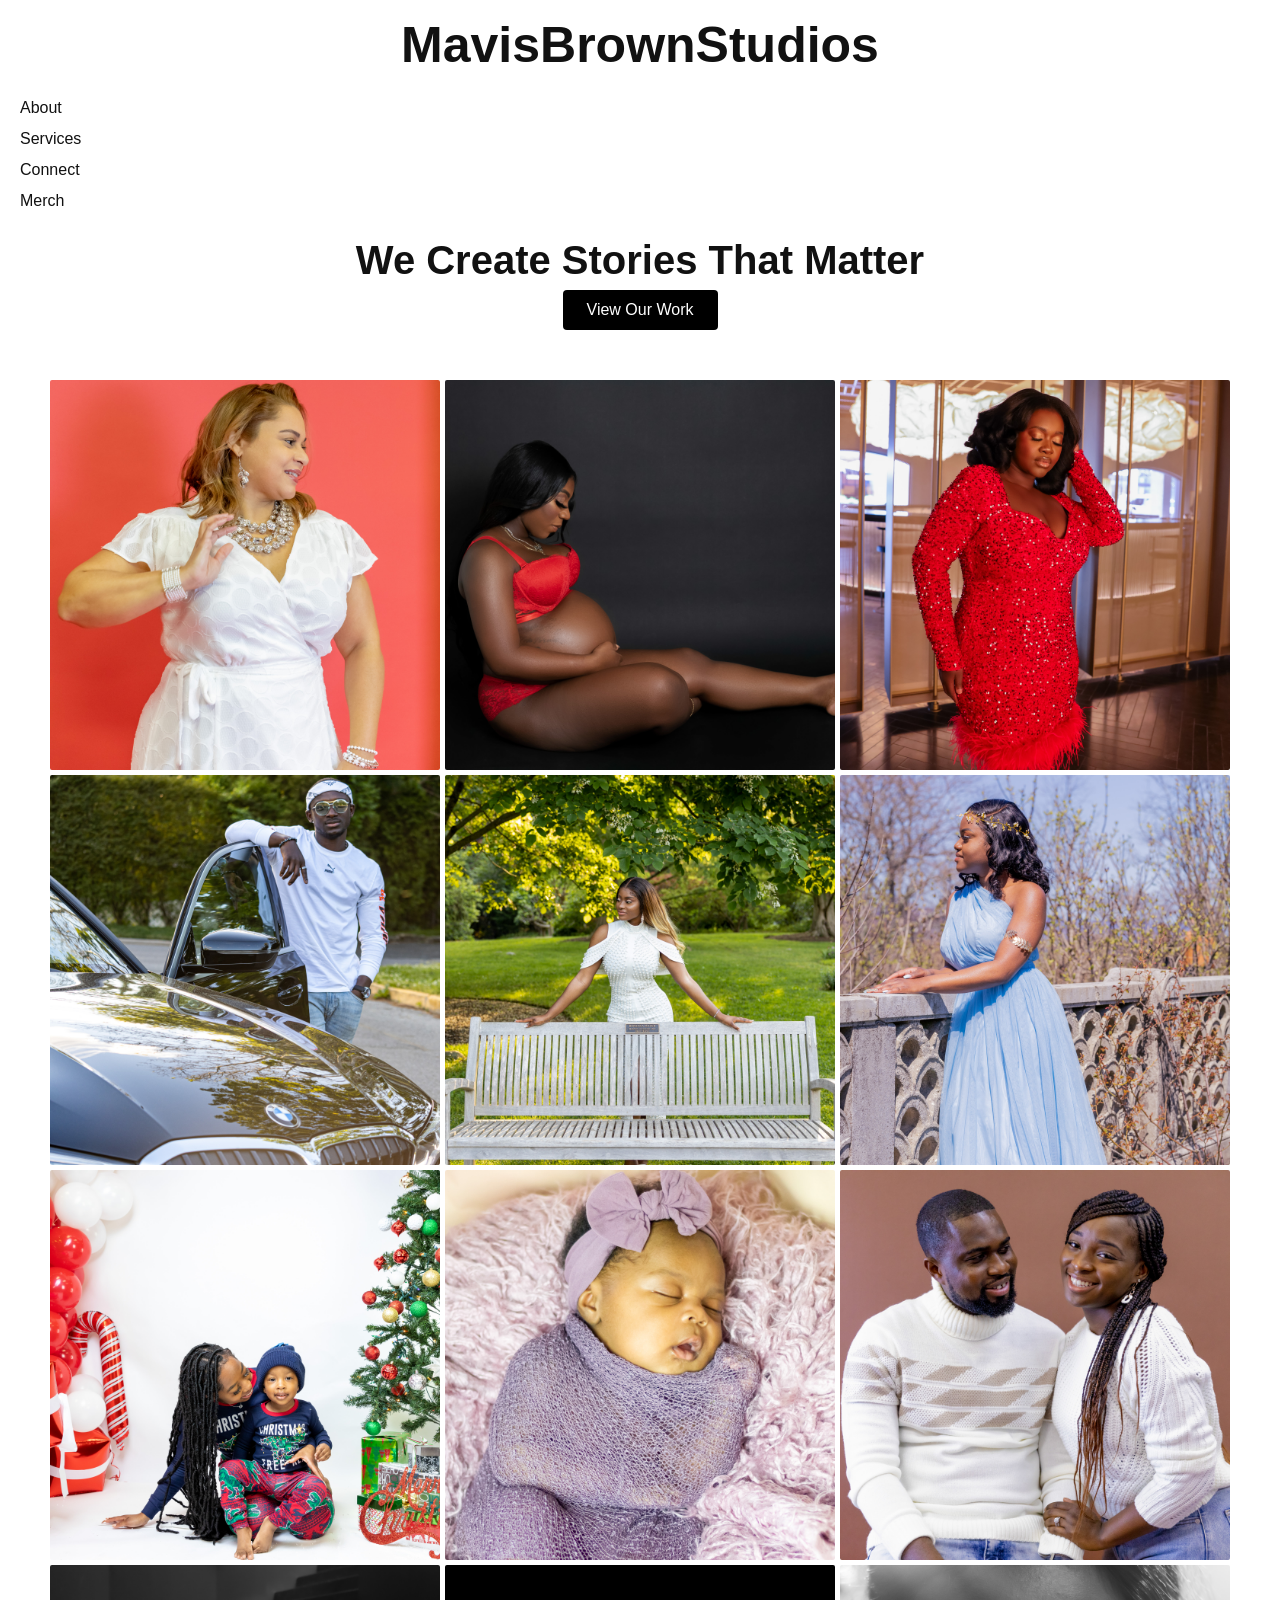
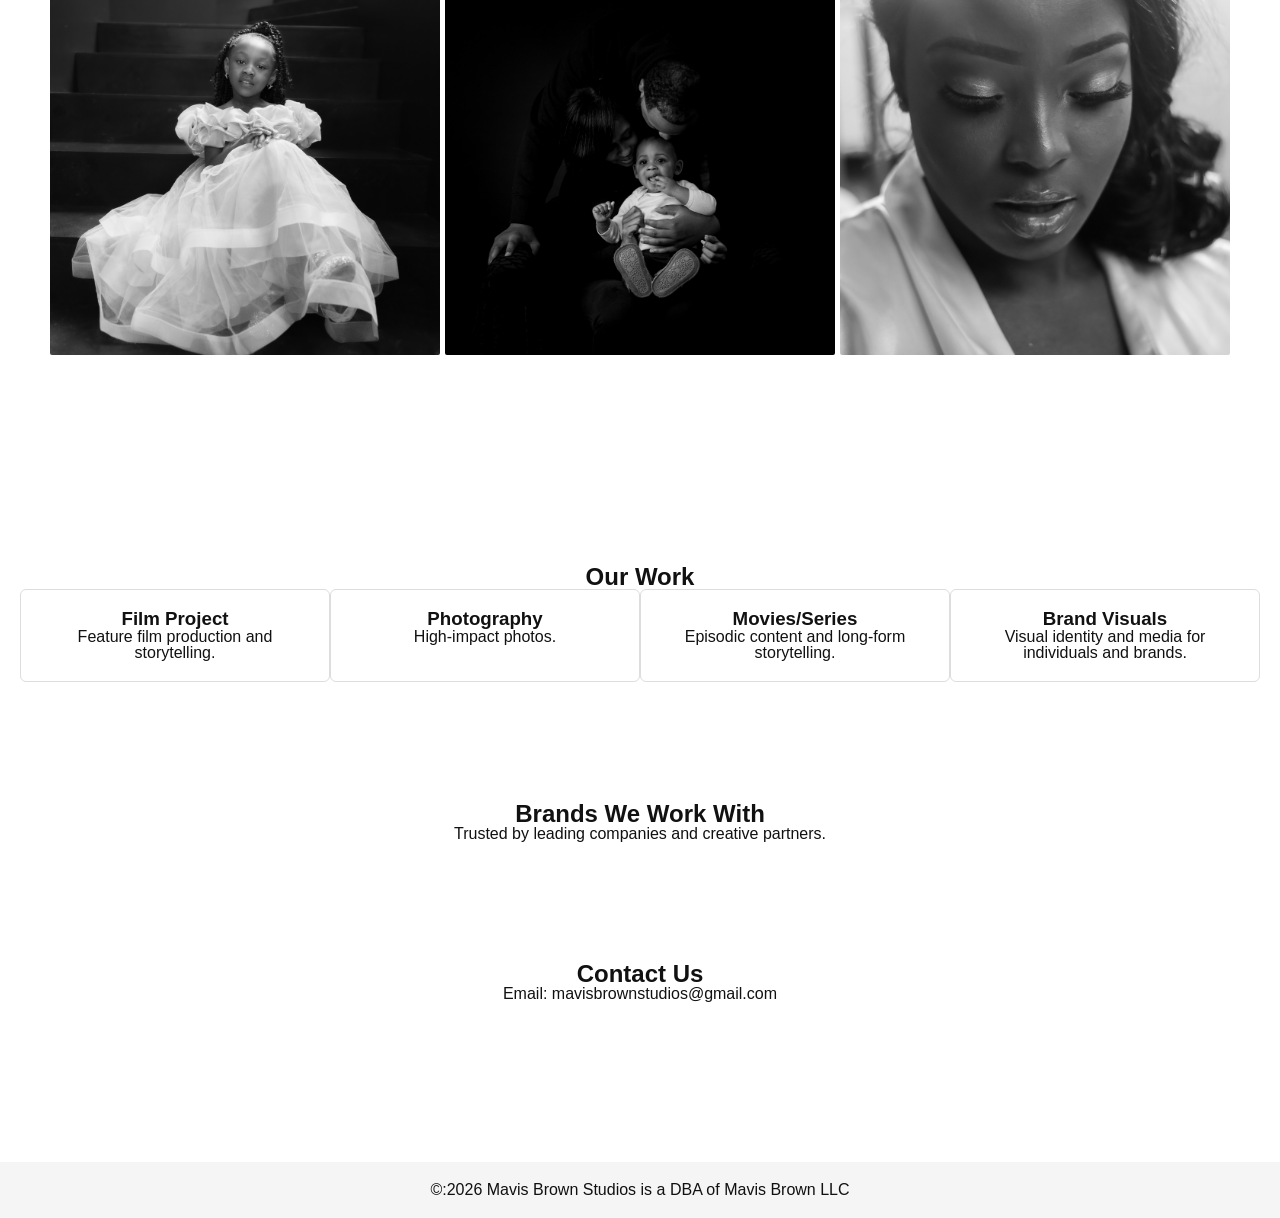
==== index.html @ 77c88452 "first_code" ====
<!DOCTYPE html>
<html lang="en">
<head>
  <meta charset="UTF-8">
  <meta name="viewport" content="width=device-width, initial-scale=1.0">
  <title>MavisBrownStudios | Film & Media</title>
  <link rel="stylesheet" href="style.css">
</head>
<body>

  <!-- HEADER WITH CENTERED LOGO -->
  <header>
    <div class="logo-container">
      <h1 class="logo">MavisBrownStudios</h1>
    </div>

    <!-- LEFT SIDE NAVIGATION -->
    <nav class="side-nav">
      <ul>
        <li><a href="about.html">About</a></li>
        <li><a href="services.html">Services</a></li>
        <li><a href="connect.html">Connect</a></li>
        <li><a href="merch.html">Merch</a></li>
      </ul>
    </nav>
  </header>

<!-- HERO -->
<!-- HERO -->
<section id="home" class="hero">

  <h1>We Create Stories That Matter</h1>
  <a href="#work" class="btn">View Our Work</a>

  <div class="hero-grid">
    <img src="images/a.jpg" alt="">
    <img src="images/b.jpg" alt="">
    <img src="images/c.jpg" alt="">
    <img src="images/d.jpg" alt="">
    <img src="images/e.jpg" alt="">
    <img src="images/f.jpg" alt="">
    <img src="images/g.jpg" alt="">
    <img src="images/h.jpg" alt="">
    <img src="images/i.jpg" alt="">
    <img src="images/j.jpg" alt="">
    <img src="images/l.jpg" alt="">
    <img src="images/k.jpg" alt="">
  </div>

</section>

<!-- WORK / PORTFOLIO -->
<section id="work" class="portfolio">
  <h2>Our Work</h2>
  <div class="grid">

    <a href="film-project.html" class="card">
      <h3>Film Project</h3>
      <p>Feature film production and storytelling.</p>
    </a>

    <a href="Photography.html" class="card">
      <h3>Photography</h3>
      <p>High-impact photos.</p>
    </a>

    <a href="movies/series.html" class="card">
      <h3>Movies/Series</h3>
      <p>Episodic content and long-form storytelling.</p>
    </a>

    <a href="brand-visuals.html" class="card">
      <h3>Brand Visuals</h3>
      <p>Visual identity and media for individuals and brands.</p>
    </a>

  </div>
</section>

  <!-- BRANDS -->
  <section id="brands" class="brands">
    <h2>Brands We Work With</h2>
    <p>Trusted by leading companies and creative partners.</p>
  </section>

  <!-- CONTACT -->
  <section id="contact" class="contact">
    <h2>Contact Us</h2>
    <p>Email: mavisbrownstudios@gmail.com</p>
  </section>

  <!-- FOOTER -->
  <footer>
    <p>©:2026 Mavis Brown Studios is a DBA of Mavis Brown LLC </p>
  </footer>

  <script src="js/script.js"></script>
</body>
</html>
---- style.css ----
/* =========================
   GLOBAL STYLES
========================= */
* {
  margin: 0;
  padding: 0;
  box-sizing: border-box;
}

body {
  font-family: Arial, serif;
  background: white;
  color: #111;
  line-height: 1.0;
}

/* =========================
   LOGO (CENTERED)
========================= */
.logo-container {
  text-align: center;
  padding: 20px 0;
}

.logo {
  font-size: 50px;
  font-weight: bold;
}

/* =========================
   SIDE NAVIGATION (LEFT)
========================= */
.side-nav {
  position: absolute;
  left: 20px;
  top: 100px;
}

.side-nav ul {
  list-style: none;
}

.side-nav ul li {
  margin-bottom: 15px;
}

.side-nav ul li a {
  text-decoration: none;
  font-size: 20x;
  color: #111;
  transition: 0.3s;
}

.side-nav ul li a:hover {
  text-decoration: underline;
}

/* =========================
   HERO SECTION
========================= */
.hero {
  text-align: center;
  padding: 100px 20px;
}

.hero h1 {
  font-size: 30px;
}

.hero p {
  font-size: 18px;
  margin: 10px 0 20px;
}

.btn {
  display: inline-block;
  padding: 12px 24px;
  background: black;
  color: white;
  text-decoration: none;
  border-radius: 4px;
  transition: 0.3s;
}

.btn:hover {
  background: #333;
}

/* =========================
   PORTFOLIO GRID
========================= */
.portfolio { padding: 60px 20px; 
  text-align: center; } 

.grid { display: grid; 
  grid-template-columns: repeat(auto-fit, minmax(100px, 1fr)); 
  gap: 0px; max-width: 2000px; margin: 0; } 

.card { background: white; border: 1px solid #ddd;
   padding: 20px; border-radius: 6px; transition: 0.3s; 
   text-decoration: none; /* removes underline */ color: inherit; /* keeps text color */ } 
   
  .card:hover { transform: translateY(-10px);
  }

/* =========================
   BRANDS SECTION
========================= */
.brands {
  padding: 60px 20px;
  text-align: center;
}

/* =========================
   CONTACT SECTION
========================= */
.contact {
  padding: 60px 20px;
  text-align: center;
}

/* =========================
   FOOTER
========================= */
footer {
  text-align: center;
  padding: 20px;
  background: #f5f5f5;
  margin-top: 100px;
}

/* =========================
   RESPONSIVE DESIGN
========================= */

/* TABLETS */
@media (max-width: 900px) {
  .side-nav {
    position: static;
    text-align: center;
    margin-bottom: 20px;
  }

  .side-nav ul {
    display: flex;
    justify-content: center;
    gap: 15px;
  }

  .side-nav ul li {
    margin-bottom: 0;
  }
}

/* MOBILE */
@media (max-width: 600px) {
  .hero h1 {
    font-size: 30px;
  }

  .logo {
    font-size: 26px;
  }

  .grid {
    grid-template-columns: 1fr;
  }

  .side-nav ul {
    flex-direction: column;
  }
}


/* =========================
   HERO GRID
========================= */

.hero {
  padding: 150px 50px;
  text-align: center;
}

.hero h1 {
  margin-bottom: 10px;
  font-size: 40px;
}

.hero .btn {
  margin-bottom: 50px;
}

.hero-grid {
  display: grid;
  grid-template-columns: repeat(3, 1fr);
  gap: 5px;
  max-width: 3000px;
  margin:0;
}

.hero-grid img {
  width: 100%;
  height: auto;        /* allows full image */
  object-fit: contain; /* prevents cropping */
  border-radius: 2px;
  transition: 0.4s ease;
}
.hero-grid img:hover {
  transform: scale(1.05);
}
@media (max-width: 900px) {
  .hero-grid {
    grid-template-columns: repeat(2, 1fr);
  }
}

@media (max-width: 600px) {
  .hero-grid {
    grid-template-columns: 1fr;
  }
}

/* =========================
   ABOUT SECTION
========================= */

.about {
  background-color: #111;
  display: flex;
  justify-content: center;
  align-items: center;
  text-align: center;
  color: white;
  padding: 400px 100px;
}

.about-container {
  max-width: 1000px;
  margin: 0 auto;
}

.about h2 {
  font-size: 36px;
  margin-bottom: 0 auto;
}

.about p {
  font-size: 18px;
  line-height: 1.8;
  margin-bottom: 0 auto;
}

/* =========================
   CONNECT PAGE
========================= */

.connect-page {
  height: 100vh;
  background-color: #111;
  display: flex;
  justify-content: center;
  align-items: center;
  text-align: center;
  color: white;
  padding: 100px;
}

.connect-box {
  max-width: 1000px;
}

.coneect-box h1 {
  font-size: 40px;
  margin-bottom: 50px;
}

.connect-box p {
  font-size: 18px;
  margin-bottom: 30px;
  line-height: 1.6;
}

.connect-form {
  display: flex;
  gap: 10px;
  justify-content: center;
}

.connect-form input {
  padding: 12px;
  width: 70%;
  border: none;
  border-radius: 4px;
}

.connect-form button {
  padding: 12px 20px;
  border: none;
  background: black;
  color: white;
  border-radius: 4px;
  cursor: pointer;
  transition: 0.3s;
}

.connect-form button:hover {
  background: #d4a24f;
}

@media (max-width: 600px) {
  .newsletter-form {
    flex-direction: column;
  }

  .connect-form input {
    width: 100%;
  }
}

/* =========================
   SERVICES SECTION
========================= */

.services {
  padding: 100px 10%;
  background-color: #111;
  color: white;
  text-align: center;
}

.services h2 {
  font-size: 40px;
  margin-bottom: 50px;
}

.services-list {
  display: grid;
  grid-template-columns: repeat(auto-fit, minmax(250px, 1fr));
  gap: 30px;
  margin-bottom: 50px;
}

.service-card {
  background-color: #1c1c1c;
  padding: 30px;
  border-radius: 10px;
  transition: 0.3s ease;
}

.service-card:hover {
  transform: translateY(-10px);
  background-color: #222;
}

.service-card h3 {
  margin-bottom: 15px;
  font-size: 22px;
}

.booking-section {
  padding: 80px 20px;
  background: #111;
  color: white;
  text-align: center;
}

.booking-section h2 {
  font-size: 2rem;
  margin-bottom: 10px;
}

.booking-section p {
  color: #bbb;
  margin-bottom: 30px;
}

.contact-form {
  max-width: 500px;
  margin: 0 auto;
  display: flex;
  flex-direction: column;
  gap: 15px;
}

.contact-form input,
.contact-form textarea {
  padding: 12px;
  border: none;
  background: #1c1c1c;
  color: white;
  border-radius: 4px;
}

.contact-form button {
  padding: 12px;
  background: #5a3825; /* your brown tone */
  color: white;
  border: none;
  cursor: pointer;
  transition: 0.3s;
}

.contact-form button:hover {
  background: #7a4a30;
}

.shop {
  padding: 100px 10%;
  background-color: #111;
  color: white;
  text-align: center;
}

.merch-grid {
  display: grid;
  grid-template-columns: repeat(auto-fit, minmax(250px, 1fr));
  gap: 40px;
  margin-top: 50px;
}

.merch-item img {
  width: 100%;
  border-radius: 10px;
  transition: 0.3s ease;
}

.merch-item img:hover {
  transform: scale(1.05);
}

.merch-item h3 {
  margin-top: 15px;
}

.photography {
  height: 100vh;
  display: flex;
  flex-direction: column;
  justify-content: center;
  align-items: center;
  background: #111;
  color: white;
  text-align: center;
  font-family: Arial, sans-serif;
}

.photography h1 {
  font-size: 2.5rem;
  margin-bottom: 10px;
}

.photography p {
  font-size: 1.2rem;
  color: #ccc;
}
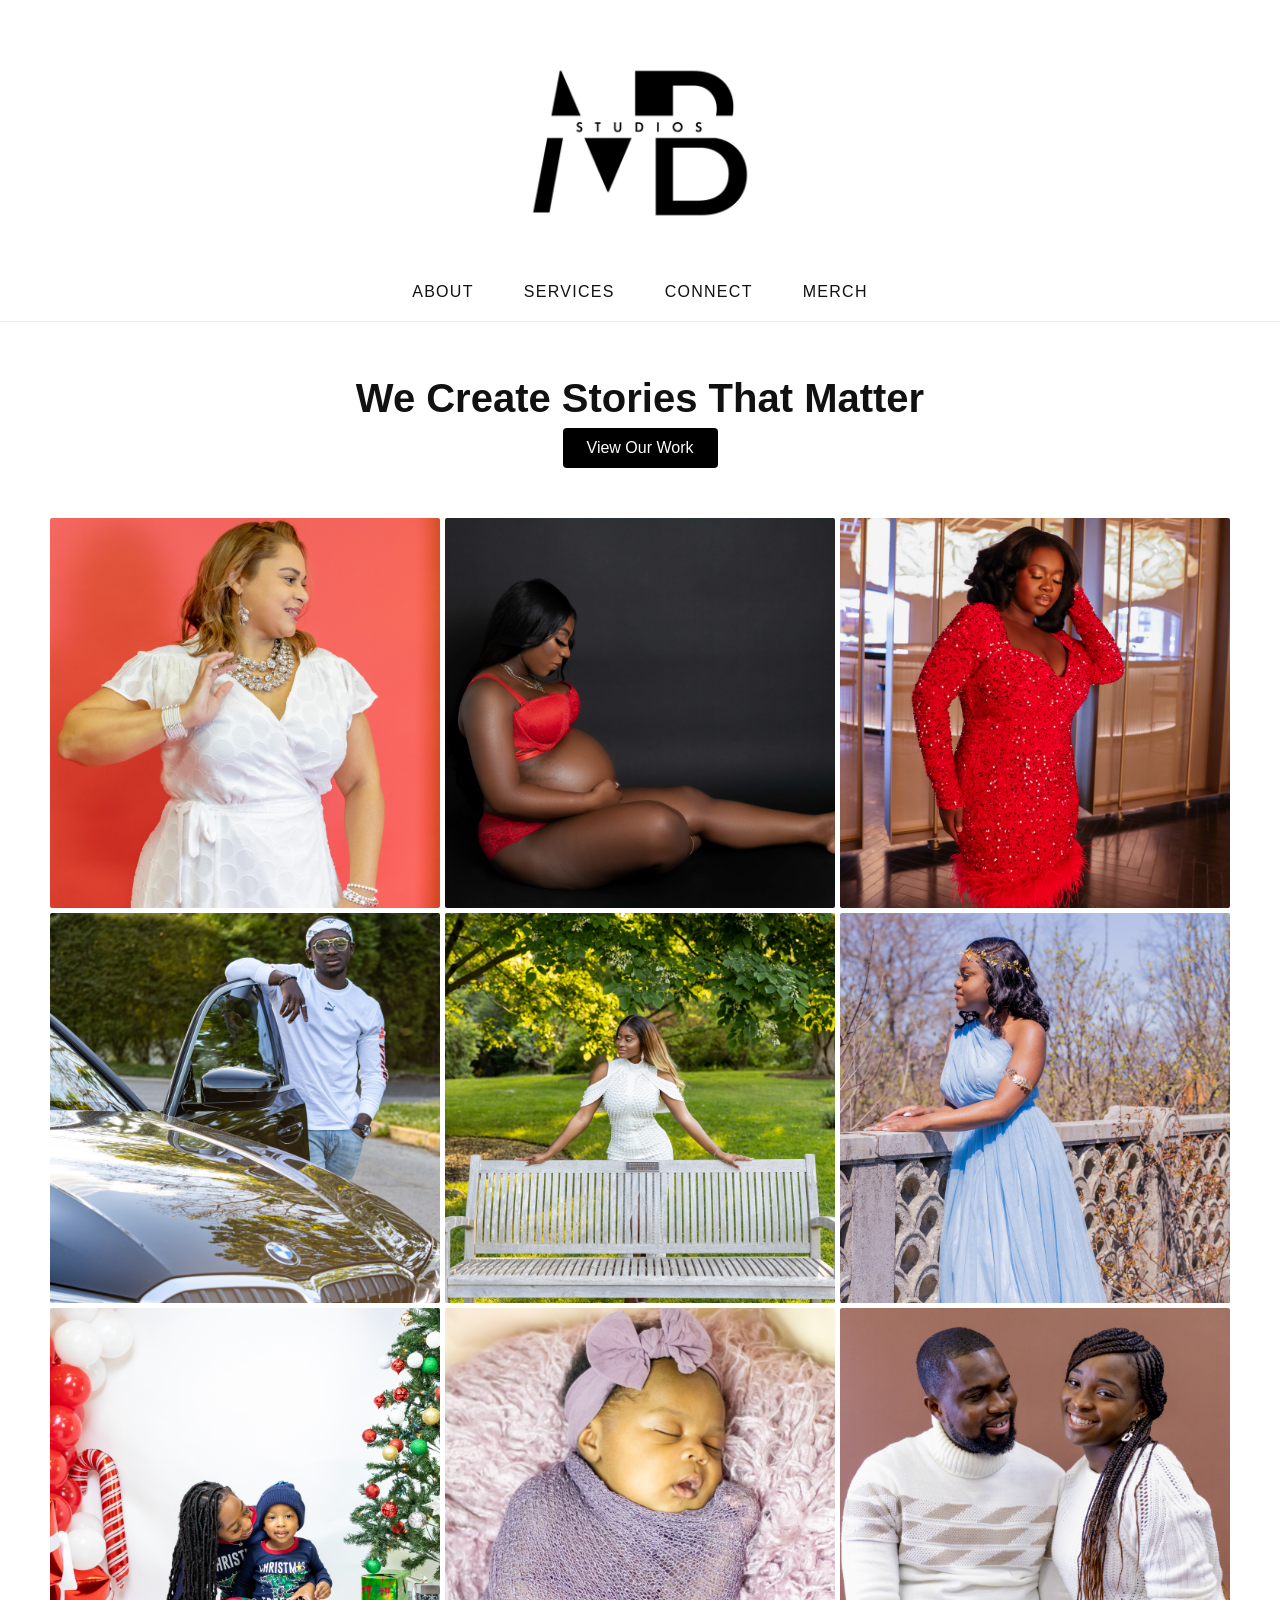
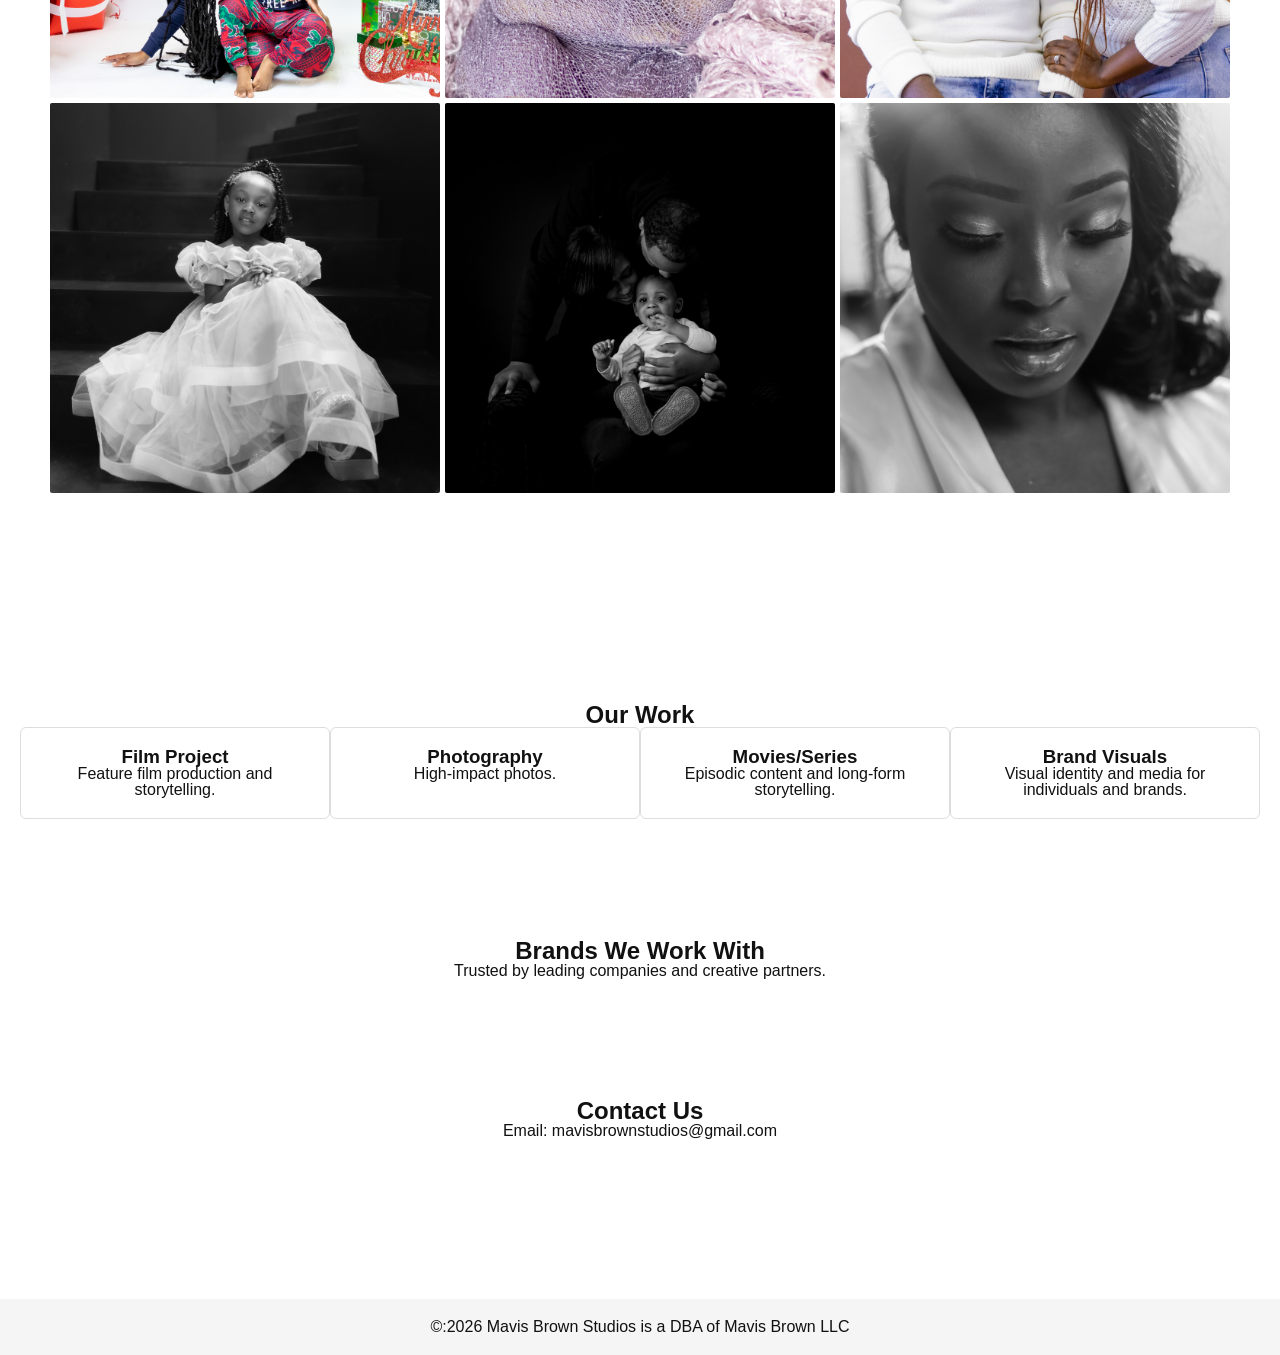
==== commit 43d9c566: "Update site header branding" ====
--- a/index.html
+++ b/index.html
@@ -11,7 +11,11 @@
   <!-- HEADER WITH CENTERED LOGO -->
   <header>
     <div class="logo-container">
-      <h1 class="logo">MavisBrownStudios</h1>
+      <img
+        class="logo-image"
+        src="images/mavis-logo-cropped.jpeg"
+        alt="Mavis Brown Studios logo"
+      >
     </div>
 
     <!-- LEFT SIDE NAVIGATION -->
@@ -97,4 +101,3 @@
   <script src="js/script.js"></script>
 </body>
 </html>
-
--- a/style.css
+++ b/style.css
@@ -14,45 +14,63 @@
   line-height: 1.0;
 }
 
+header {
+  padding: 24px 20px 10px;
+  border-bottom: 1px solid #e9e9e9;
+}
+
 /* =========================
    LOGO (CENTERED)
 ========================= */
 .logo-container {
   text-align: center;
-  padding: 20px 0;
-}
-
-.logo {
-  font-size: 50px;
-  font-weight: bold;
-}
-
-/* =========================
-   SIDE NAVIGATION (LEFT)
+  padding: 0 0 8px;
+}
+
+.logo-image {
+  display: inline-block;
+  width: min(380px, 78vw);
+  height: auto;
+}
+
+/* =========================
+   SIDE NAVIGATION
 ========================= */
 .side-nav {
-  position: absolute;
-  left: 20px;
-  top: 100px;
+  position: static;
+  margin-top: 0;
 }
 
 .side-nav ul {
   list-style: none;
+  display: flex;
+  justify-content: center;
+  align-items: center;
+  gap: 12px;
+  flex-wrap: wrap;
 }
 
 .side-nav ul li {
-  margin-bottom: 15px;
+  margin-bottom: 0;
 }
 
 .side-nav ul li a {
+  display: inline-block;
+  padding: 10px 18px;
   text-decoration: none;
-  font-size: 20x;
+  font-size: 16px;
+  letter-spacing: 0.08em;
+  text-transform: uppercase;
   color: #111;
-  transition: 0.3s;
+  border: 1px solid transparent;
+  border-radius: 999px;
+  transition: background-color 0.3s, border-color 0.3s, color 0.3s;
 }
 
 .side-nav ul li a:hover {
-  text-decoration: underline;
+  background: #111;
+  border-color: #111;
+  color: white;
 }
 
 /* =========================
@@ -142,8 +160,6 @@
   }
 
   .side-nav ul {
-    display: flex;
-    justify-content: center;
     gap: 15px;
   }
 
@@ -154,12 +170,16 @@
 
 /* MOBILE */
 @media (max-width: 600px) {
+  header {
+    padding: 20px 14px 10px;
+  }
+
   .hero h1 {
     font-size: 30px;
   }
 
-  .logo {
-    font-size: 26px;
+  .logo-image {
+    width: min(260px, 82vw);
   }
 
   .grid {
@@ -167,7 +187,12 @@
   }
 
   .side-nav ul {
-    flex-direction: column;
+    gap: 10px;
+  }
+
+  .side-nav ul li a {
+    padding: 9px 14px;
+    font-size: 14px;
   }
 }
 
@@ -177,7 +202,7 @@
 ========================= */
 
 .hero {
-  padding: 150px 50px;
+  padding: 56px 50px 150px;
   text-align: center;
 }
 
@@ -452,4 +477,4 @@
 .photography p {
   font-size: 1.2rem;
   color: #ccc;
-}+}
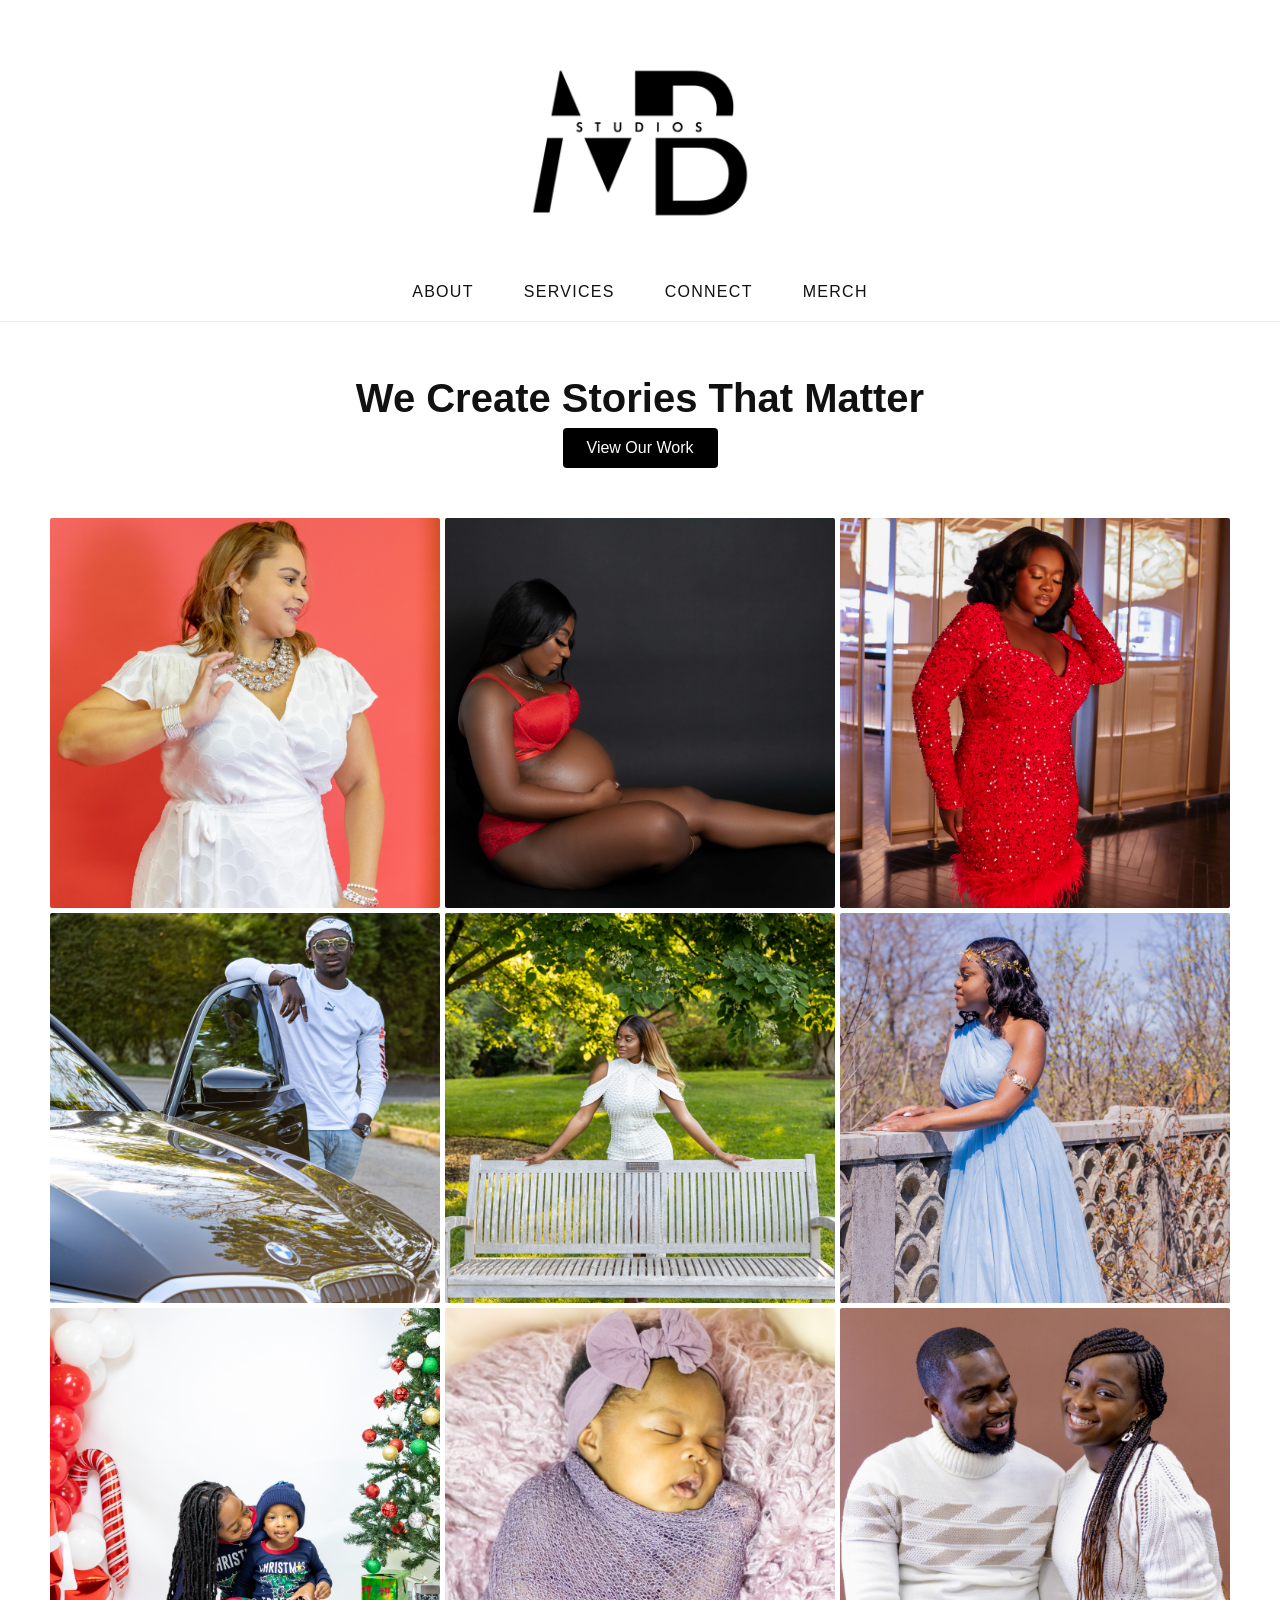
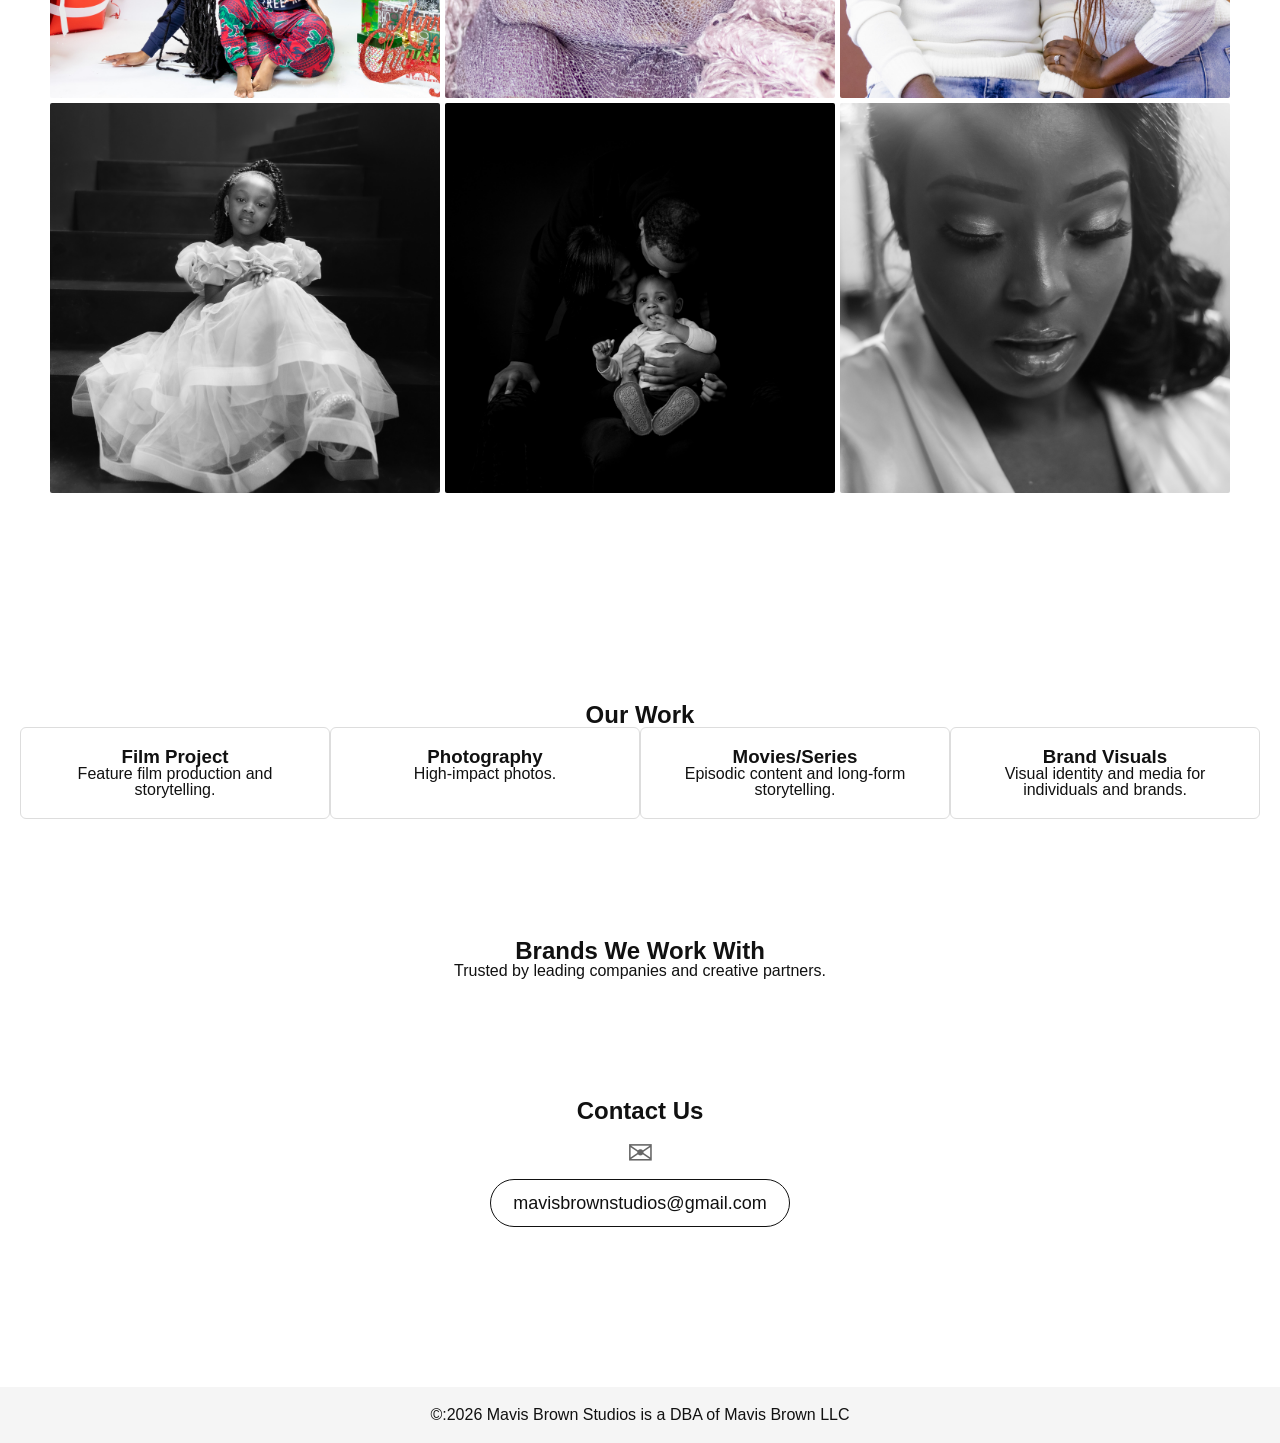
==== commit 862454ea: "minor updates" ====
--- a/index.html
+++ b/index.html
@@ -90,7 +90,10 @@
   <!-- CONTACT -->
   <section id="contact" class="contact">
     <h2>Contact Us</h2>
-    <p>Email: mavisbrownstudios@gmail.com</p>
+    <p class="contact-label" aria-hidden="true">&#9993;</p>
+    <a class="contact-email" href="mailto:mavisbrownstudios@gmail.com">
+      mavisbrownstudios@gmail.com
+    </a>
   </section>
 
   <!-- FOOTER -->
--- a/style.css
+++ b/style.css
@@ -137,6 +137,33 @@
   text-align: center;
 }
 
+.contact h2 {
+  margin-bottom: 14px;
+}
+
+.contact-label {
+  margin-bottom: 10px;
+  font-size: 32px;
+  line-height: 1;
+  color: #666;
+}
+
+.contact-email {
+  display: inline-block;
+  padding: 14px 22px;
+  border: 1px solid #111;
+  border-radius: 999px;
+  color: #111;
+  font-size: 18px;
+  text-decoration: none;
+  transition: background-color 0.3s, color 0.3s;
+}
+
+.contact-email:hover {
+  background: #111;
+  color: #fff;
+}
+
 /* =========================
    FOOTER
 ========================= */
@@ -249,19 +276,56 @@
    ABOUT SECTION
 ========================= */
 
+.back-home {
+  position: absolute;
+  top: 28px;
+  left: 28px;
+  display: inline-block;
+  padding: 10px 16px;
+  border: 1px solid rgba(255, 255, 255, 0.85);
+  border-radius: 999px;
+  color: white;
+  text-decoration: none;
+  font-size: 14px;
+  letter-spacing: 0.08em;
+  text-transform: uppercase;
+  transition: background-color 0.3s, color 0.3s;
+}
+
+.back-home:hover {
+  background: white;
+  color: #111;
+}
+
+.subpage-logo {
+  display: block;
+  width: min(260px, 56vw);
+  height: auto;
+  margin: -18px auto 40px;
+}
+
 .about {
+  position: relative;
   background-color: #111;
   display: flex;
   justify-content: center;
   align-items: center;
   text-align: center;
   color: white;
-  padding: 400px 100px;
+  padding: 180px 100px 140px;
 }
 
 .about-container {
   max-width: 1000px;
   margin: 0 auto;
+}
+
+.about-container,
+.connect-box,
+.services > h2,
+.shop > h2 {
+  position: relative;
+  z-index: 1;
 }
 
 .about h2 {
@@ -280,18 +344,20 @@
 ========================= */
 
 .connect-page {
+  position: relative;
   height: 100vh;
   background-color: #111;
   display: flex;
   justify-content: center;
-  align-items: center;
-  text-align: center;
-  color: white;
-  padding: 100px;
+  align-items: flex-start;
+  text-align: center;
+  color: white;
+  padding: 72px 100px 100px;
 }
 
 .connect-box {
   max-width: 1000px;
+  margin-top: 28px;
 }
 
 .coneect-box h1 {
@@ -347,7 +413,8 @@
 ========================= */
 
 .services {
-  padding: 100px 10%;
+  position: relative;
+  padding: 72px 10% 100px;
   background-color: #111;
   color: white;
   text-align: center;
@@ -430,7 +497,8 @@
 }
 
 .shop {
-  padding: 100px 10%;
+  position: relative;
+  padding: 72px 10% 100px;
   background-color: #111;
   color: white;
   text-align: center;
@@ -478,3 +546,17 @@
   font-size: 1.2rem;
   color: #ccc;
 }
+
+@media (max-width: 600px) {
+  .back-home {
+    top: 18px;
+    left: 18px;
+    padding: 9px 13px;
+    font-size: 12px;
+  }
+
+  .subpage-logo {
+    width: min(210px, 62vw);
+    margin: -8px auto 28px;
+  }
+}
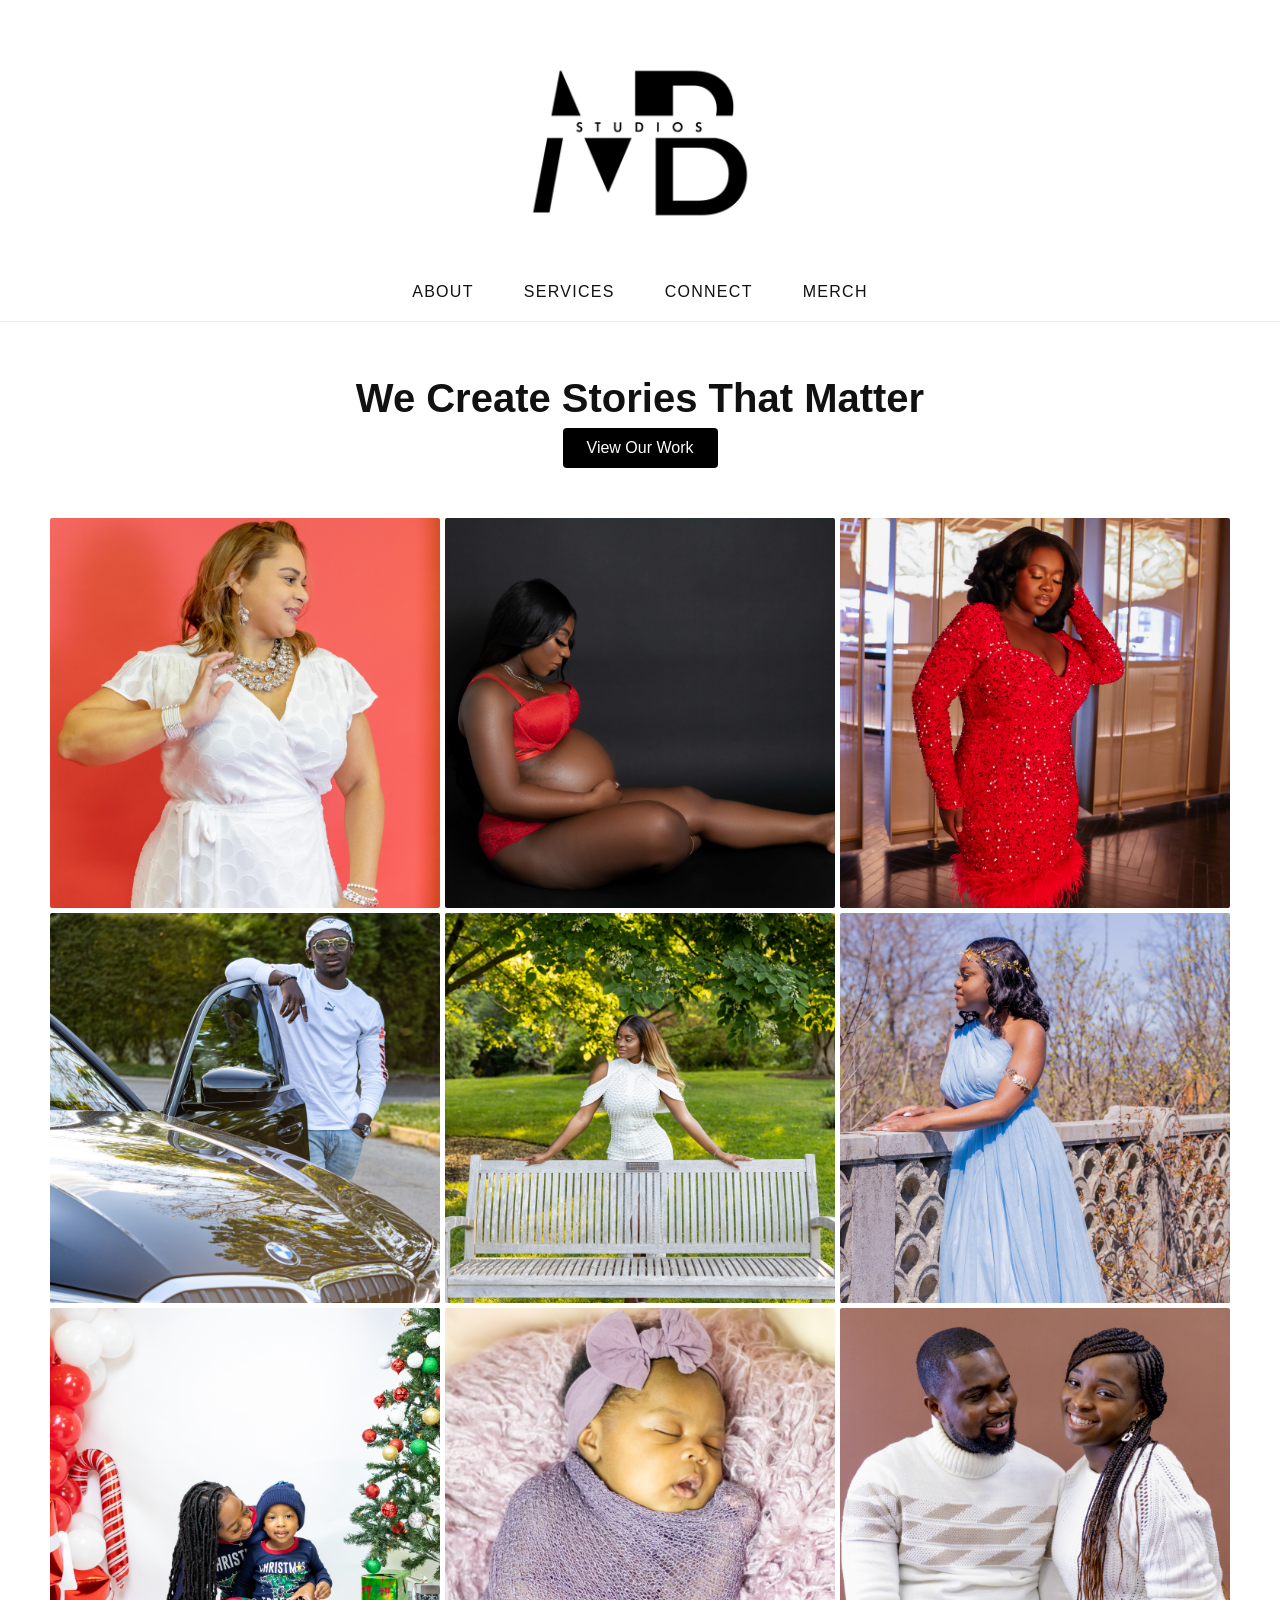
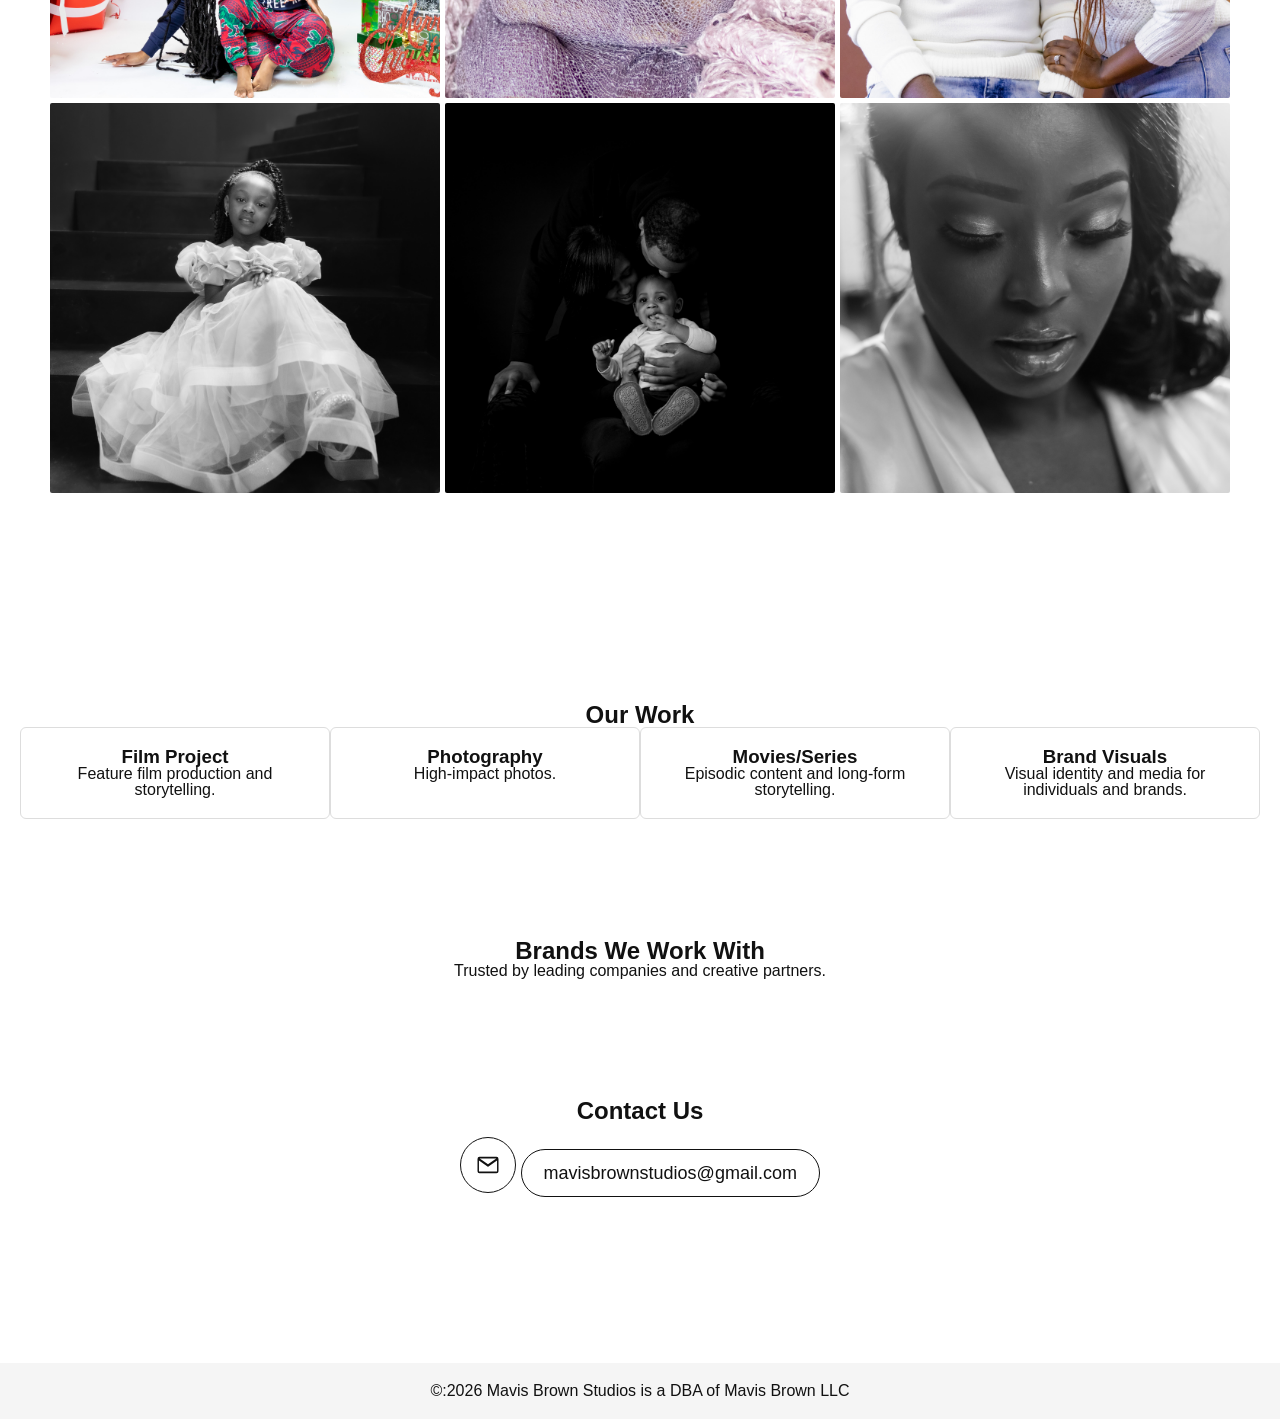
==== commit c6913355: "testing" ====
--- a/index.html
+++ b/index.html
@@ -90,7 +90,11 @@
   <!-- CONTACT -->
   <section id="contact" class="contact">
     <h2>Contact Us</h2>
-    <p class="contact-label" aria-hidden="true">&#9993;</p>
+    <div class="contact-label" aria-hidden="true">
+      <svg viewBox="0 0 24 24" class="contact-icon" role="presentation">
+        <path d="M3 6.75A1.75 1.75 0 0 1 4.75 5h14.5A1.75 1.75 0 0 1 21 6.75v10.5A1.75 1.75 0 0 1 19.25 19H4.75A1.75 1.75 0 0 1 3 17.25V6.75Zm1.9-.25L12 11.45 19.1 6.5H4.9Zm14.6 11a.25.25 0 0 0 .25-.25V8.18l-7.32 5.1a.75.75 0 0 1-.86 0l-7.32-5.1v9.07c0 .14.11.25.25.25h14.5Z"></path>
+      </svg>
+    </div>
     <a class="contact-email" href="mailto:mavisbrownstudios@gmail.com">
       mavisbrownstudios@gmail.com
     </a>
--- a/style.css
+++ b/style.css
@@ -142,10 +142,21 @@
 }
 
 .contact-label {
+  display: inline-flex;
+  align-items: center;
+  justify-content: center;
+  width: 56px;
+  height: 56px;
   margin-bottom: 10px;
-  font-size: 32px;
-  line-height: 1;
-  color: #666;
+  border: 1px solid #111;
+  border-radius: 50%;
+  color: #111;
+}
+
+.contact-icon {
+  width: 28px;
+  height: 28px;
+  fill: currentColor;
 }
 
 .contact-email {
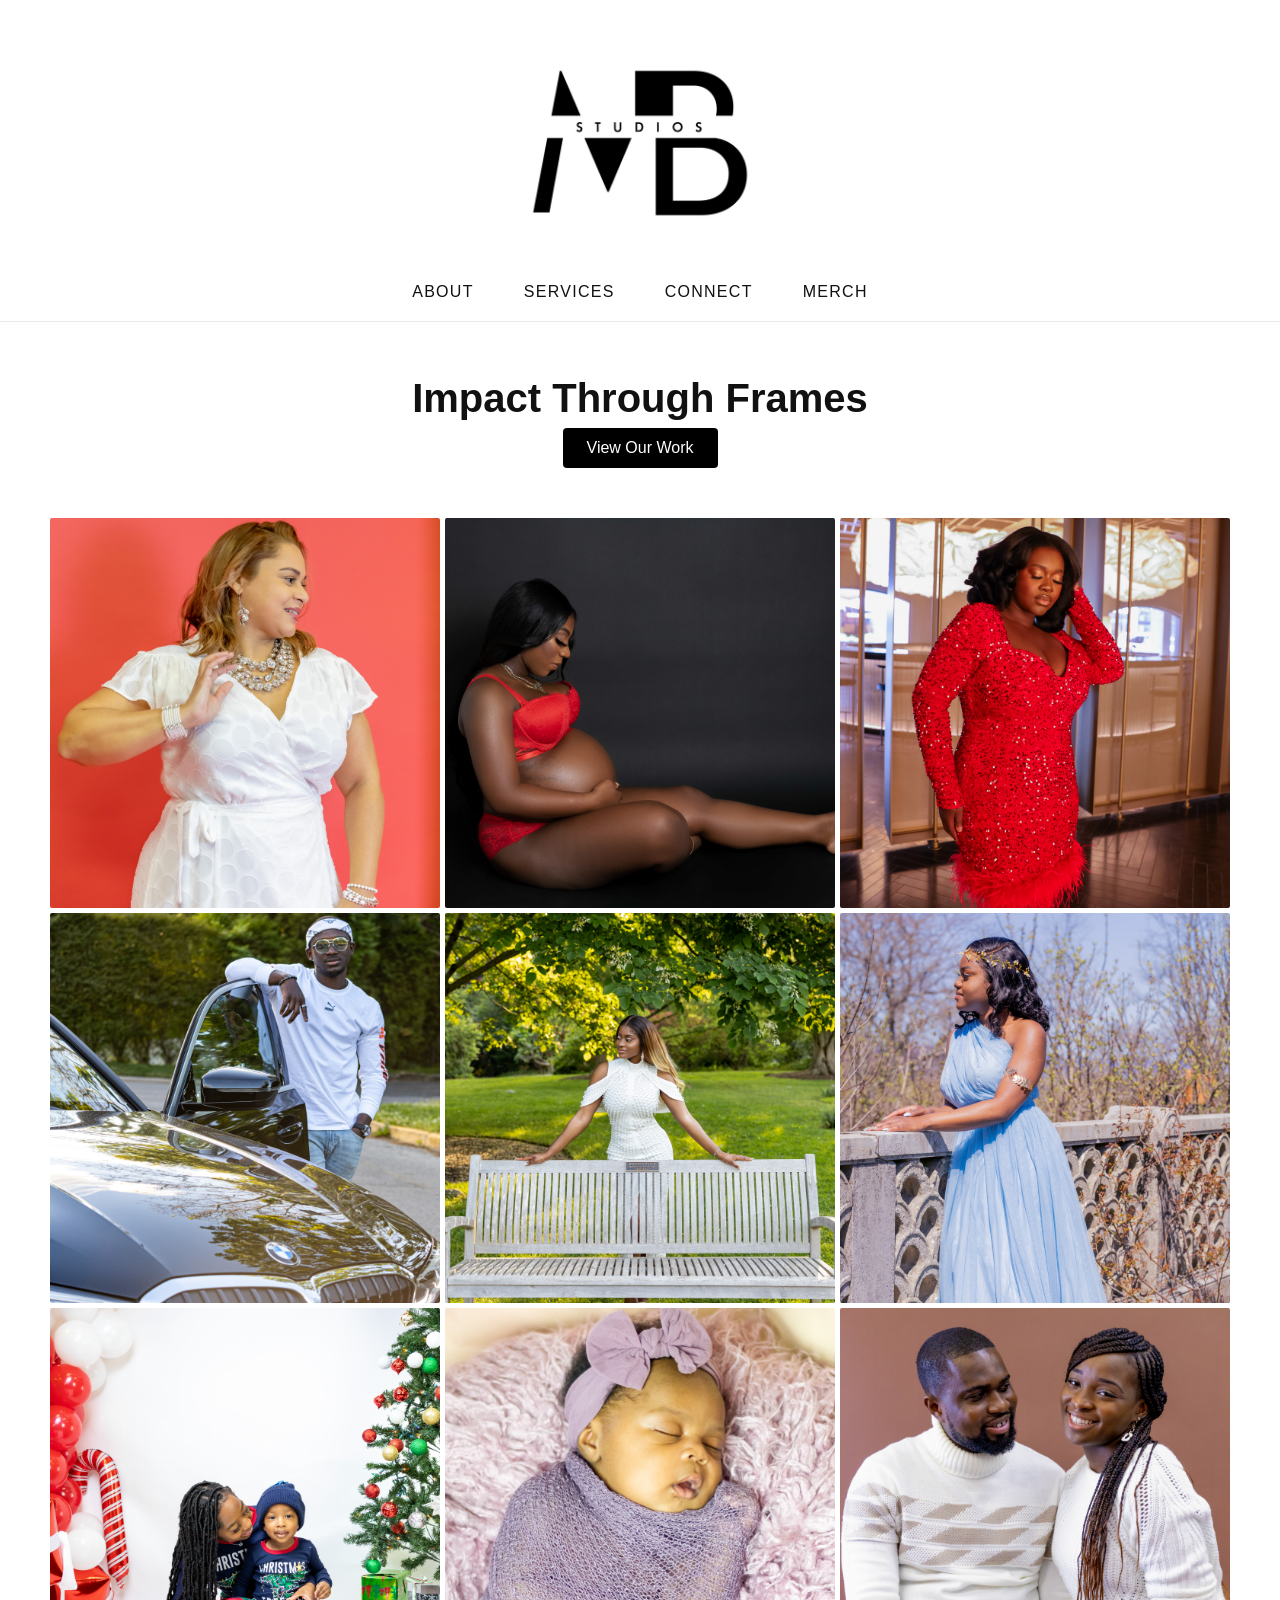
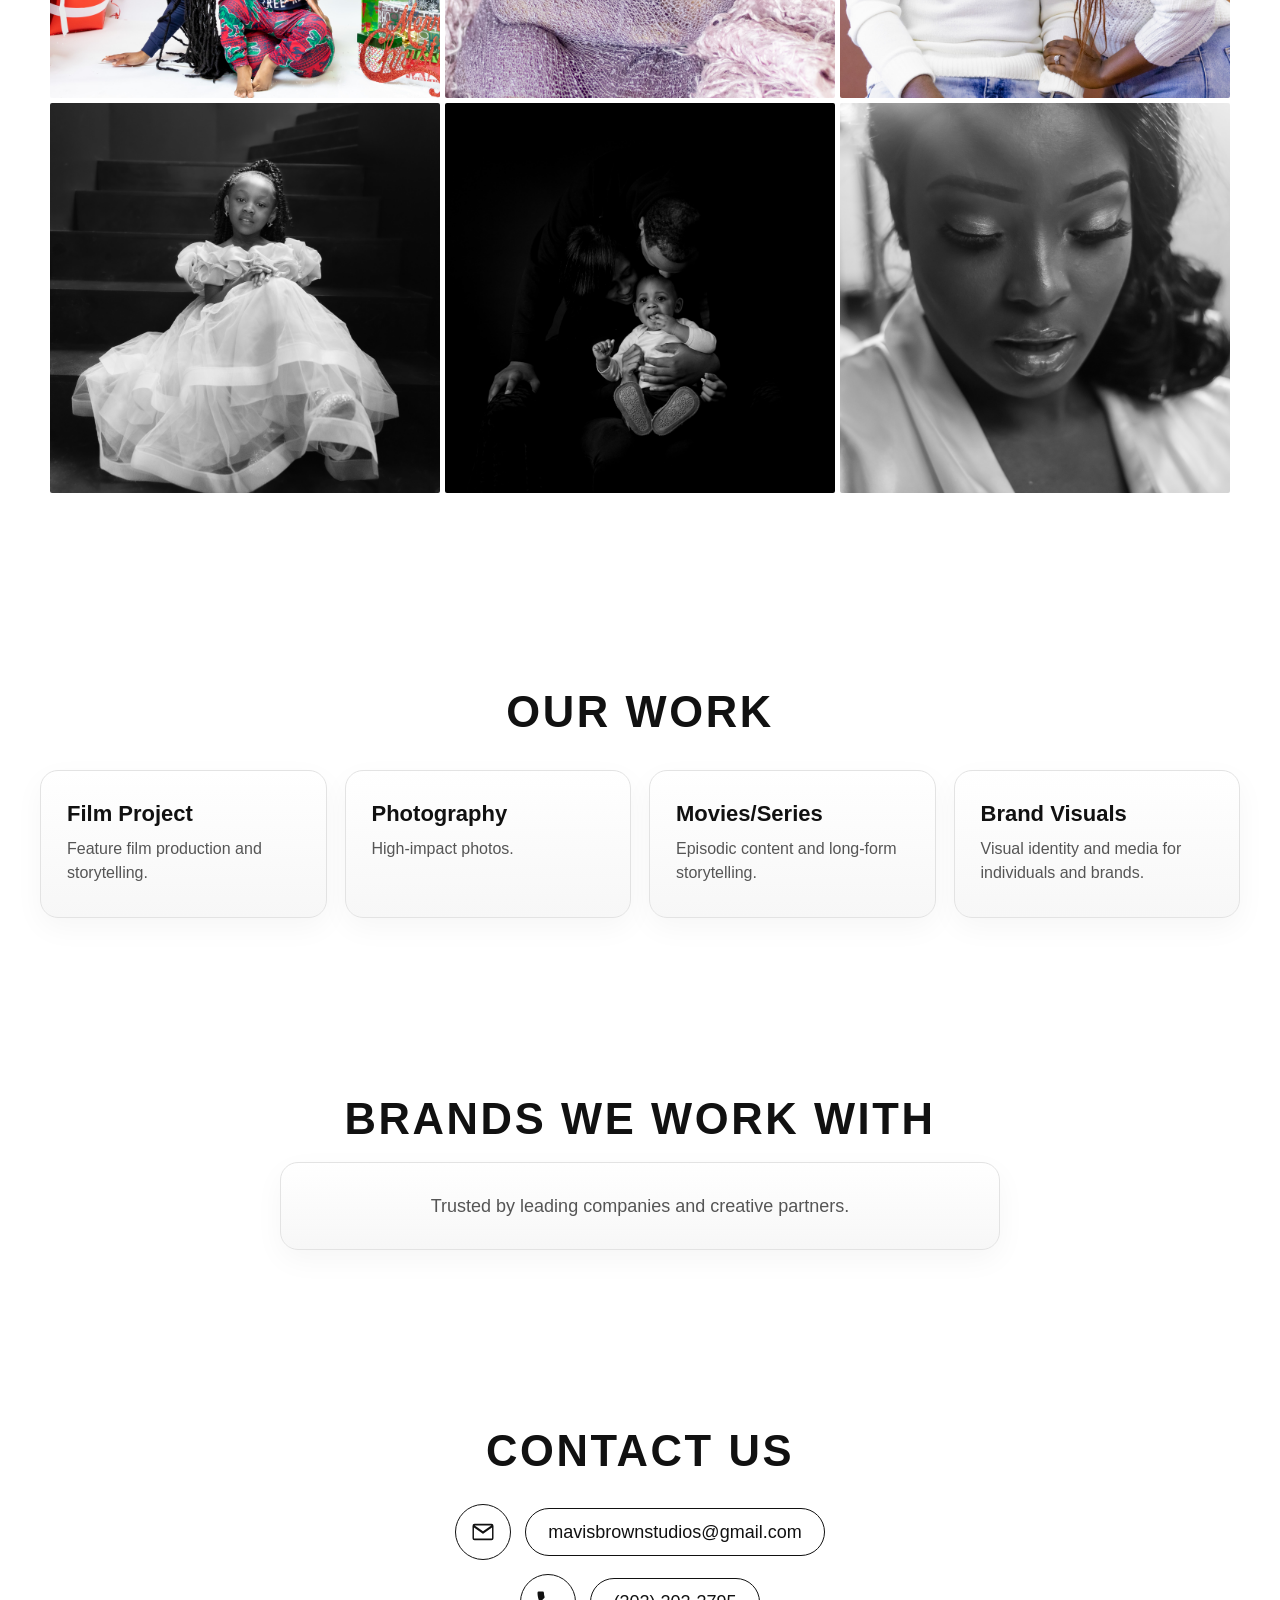
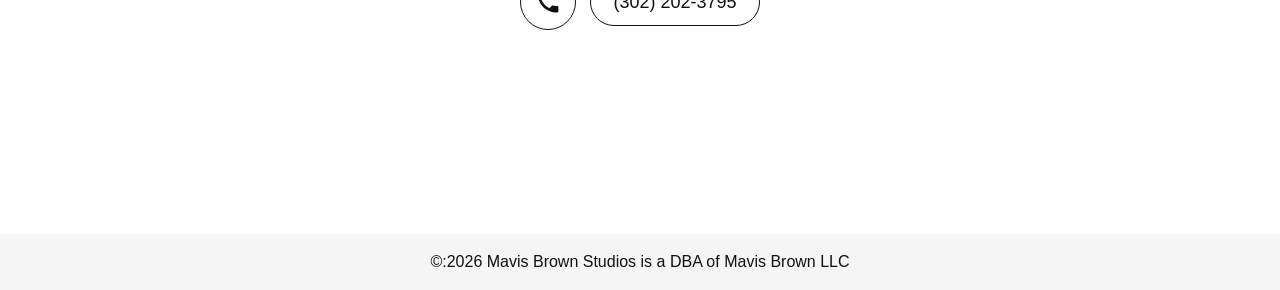
==== commit 5c0bed3d: "Latest updates april-20-2026" ====
--- a/index.html
+++ b/index.html
@@ -33,7 +33,7 @@
 <!-- HERO -->
 <section id="home" class="hero">
 
-  <h1>We Create Stories That Matter</h1>
+  <h1>Impact Through Frames</h1>
   <a href="#work" class="btn">View Our Work</a>
 
   <div class="hero-grid">
@@ -90,14 +90,26 @@
   <!-- CONTACT -->
   <section id="contact" class="contact">
     <h2>Contact Us</h2>
-    <div class="contact-label" aria-hidden="true">
-      <svg viewBox="0 0 24 24" class="contact-icon" role="presentation">
-        <path d="M3 6.75A1.75 1.75 0 0 1 4.75 5h14.5A1.75 1.75 0 0 1 21 6.75v10.5A1.75 1.75 0 0 1 19.25 19H4.75A1.75 1.75 0 0 1 3 17.25V6.75Zm1.9-.25L12 11.45 19.1 6.5H4.9Zm14.6 11a.25.25 0 0 0 .25-.25V8.18l-7.32 5.1a.75.75 0 0 1-.86 0l-7.32-5.1v9.07c0 .14.11.25.25.25h14.5Z"></path>
-      </svg>
+    <div class="contact-method">
+      <div class="contact-label" aria-hidden="true">
+        <svg viewBox="0 0 24 24" class="contact-icon" role="presentation">
+          <path d="M3 6.75A1.75 1.75 0 0 1 4.75 5h14.5A1.75 1.75 0 0 1 21 6.75v10.5A1.75 1.75 0 0 1 19.25 19H4.75A1.75 1.75 0 0 1 3 17.25V6.75Zm1.9-.25L12 11.45 19.1 6.5H4.9Zm14.6 11a.25.25 0 0 0 .25-.25V8.18l-7.32 5.1a.75.75 0 0 1-.86 0l-7.32-5.1v9.07c0 .14.11.25.25.25h14.5Z"></path>
+        </svg>
+      </div>
+      <a class="contact-link" href="mailto:mavisbrownstudios@gmail.com">
+        mavisbrownstudios@gmail.com
+      </a>
     </div>
-    <a class="contact-email" href="mailto:mavisbrownstudios@gmail.com">
-      mavisbrownstudios@gmail.com
-    </a>
+    <div class="contact-method">
+      <div class="contact-label" aria-hidden="true">
+        <svg viewBox="0 0 24 24" class="contact-icon" role="presentation">
+          <path d="M6.62 10.79a15.05 15.05 0 0 0 6.59 6.59l2.2-2.2a1 1 0 0 1 1.01-.24c1.1.37 2.28.56 3.48.56a1 1 0 0 1 1 1V20a1 1 0 0 1-1 1C10.3 21 3 13.7 3 4a1 1 0 0 1 1-1h3.5a1 1 0 0 1 1 1c0 1.2.19 2.38.56 3.48a1 1 0 0 1-.24 1.01l-2.2 2.3Z"></path>
+        </svg>
+      </div>
+      <a class="contact-link" href="tel:3022023795">
+        (302) 202-3795
+      </a>
+    </div>
   </section>
 
   <!-- FOOTER -->
--- a/style.css
+++ b/style.css
@@ -107,37 +107,103 @@
 /* =========================
    PORTFOLIO GRID
 ========================= */
-.portfolio { padding: 60px 20px; 
-  text-align: center; } 
-
-.grid { display: grid; 
-  grid-template-columns: repeat(auto-fit, minmax(100px, 1fr)); 
-  gap: 0px; max-width: 2000px; margin: 0; } 
-
-.card { background: white; border: 1px solid #ddd;
-   padding: 20px; border-radius: 6px; transition: 0.3s; 
-   text-decoration: none; /* removes underline */ color: inherit; /* keeps text color */ } 
-   
-  .card:hover { transform: translateY(-10px);
-  }
+.portfolio {
+  padding: 48px 20px 90px;
+  text-align: center;
+}
+
+.portfolio h2 {
+  margin-bottom: 36px;
+  font-size: clamp(28px, 3.4vw, 44px);
+  letter-spacing: 0.06em;
+  text-transform: uppercase;
+}
+
+.grid {
+  display: grid;
+  grid-template-columns: repeat(auto-fit, minmax(220px, 1fr));
+  gap: 18px;
+  max-width: 1200px;
+  margin: 0 auto;
+}
+
+.card {
+  background: linear-gradient(180deg, #ffffff 0%, #f7f7f7 100%);
+  border: 1px solid #e3e3e3;
+  padding: 32px 26px;
+  border-radius: 18px;
+  transition: transform 0.3s, box-shadow 0.3s, border-color 0.3s;
+  text-decoration: none;
+  color: inherit;
+  text-align: left;
+  box-shadow: 0 10px 30px rgba(17, 17, 17, 0.04);
+}
+
+.card h3 {
+  margin-bottom: 12px;
+  font-size: 22px;
+}
+
+.card p {
+  font-size: 16px;
+  line-height: 1.5;
+  color: #555;
+}
+
+.card:hover {
+  transform: translateY(-10px);
+  border-color: #111;
+  box-shadow: 0 18px 40px rgba(17, 17, 17, 0.12);
+}
 
 /* =========================
    BRANDS SECTION
 ========================= */
 .brands {
-  padding: 60px 20px;
-  text-align: center;
+  padding: 90px 20px;
+  text-align: center;
+}
+
+.brands h2 {
+  margin-bottom: 20px;
+  font-size: clamp(28px, 3.4vw, 44px);
+  letter-spacing: 0.06em;
+  text-transform: uppercase;
+}
+
+.brands p {
+  max-width: 720px;
+  margin: 0 auto;
+  padding: 28px 30px;
+  border: 1px solid #e3e3e3;
+  border-radius: 18px;
+  background: linear-gradient(180deg, #ffffff 0%, #f7f7f7 100%);
+  color: #555;
+  font-size: 18px;
+  line-height: 1.7;
+  box-shadow: 0 10px 30px rgba(17, 17, 17, 0.04);
 }
 
 /* =========================
    CONTACT SECTION
 ========================= */
 .contact {
-  padding: 60px 20px;
+  padding: 90px 20px;
   text-align: center;
 }
 
 .contact h2 {
+  margin-bottom: 30px;
+  font-size: clamp(28px, 3.4vw, 44px);
+  letter-spacing: 0.06em;
+  text-transform: uppercase;
+}
+
+.contact-method {
+  display: flex;
+  align-items: center;
+  justify-content: center;
+  gap: 14px;
   margin-bottom: 14px;
 }
 
@@ -147,10 +213,10 @@
   justify-content: center;
   width: 56px;
   height: 56px;
-  margin-bottom: 10px;
   border: 1px solid #111;
   border-radius: 50%;
   color: #111;
+  flex-shrink: 0;
 }
 
 .contact-icon {
@@ -159,7 +225,7 @@
   fill: currentColor;
 }
 
-.contact-email {
+.contact-link {
   display: inline-block;
   padding: 14px 22px;
   border: 1px solid #111;
@@ -170,7 +236,7 @@
   transition: background-color 0.3s, color 0.3s;
 }
 
-.contact-email:hover {
+.contact-link:hover {
   background: #111;
   color: #fff;
 }
